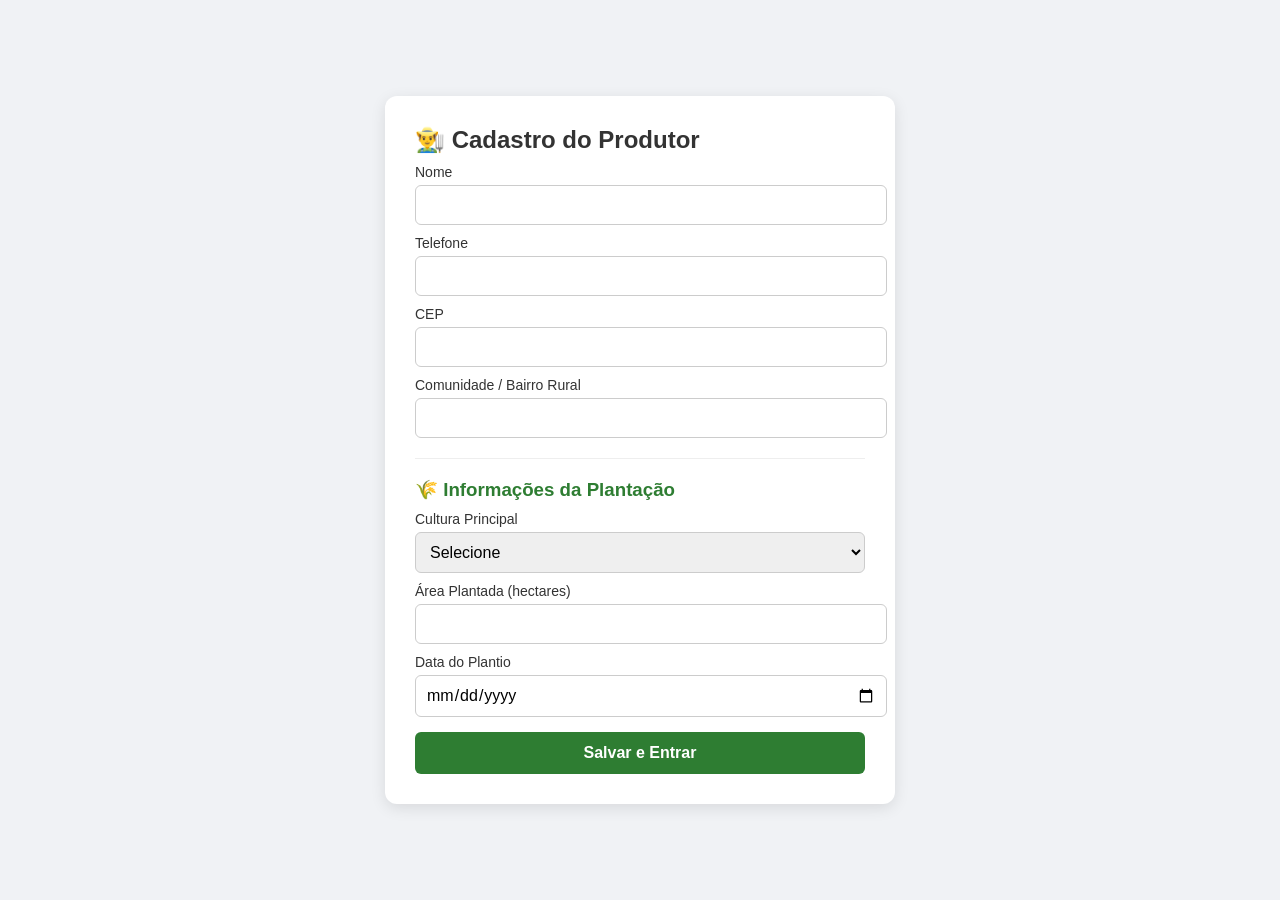
==== cadastro.html @ 3439fc24 "2.5" ====
<!DOCTYPE html>
<html lang="pt-BR">
<head>
    <meta charset="UTF-8">
    <meta name="viewport" content="width=device-width, initial-scale=1.0">
    <title>AgroViva - Cadastro</title>
    <link rel="stylesheet" href="style.css">
</head>
<body>

    <section id="tela-login" class="screen active">
        <div class="login-box">
            <h2>👨‍🌾 Cadastro do Produtor</h2>

            <div class="form-cadastro">
                <span class="label-form">Nome</span>
                <input type="text" id="reg-nome" class="input">

                <span class="label-form">Telefone</span>
                <input type="tel" id="reg-fone" class="input">

                <span class="label-form">CEP</span>
                <input type="text" id="reg-cep" class="input">

                <span class="label-form">Comunidade / Bairro Rural</span>
                <input type="text" id="reg-bairro" class="input">

                <hr>

                <h3>🌾 Informações da Plantação</h3>

                <span class="label-form">Cultura Principal</span>
                <select id="reg-cultura" class="input">
                    <option value="">Selecione</option>
                    <option>Milho</option>
                    <option>Soja</option>
                    <option>Feijão</option>
                    <option>Tomate</option>
                    <option>Alface</option>
                    <option>Mandioca</option>
                    <option>Batata</option>
                    <option>Hortaliças</option>
                </select>

                <span class="label-form">Área Plantada (hectares)</span>
                <input type="number" id="reg-area" class="input">

                <span class="label-form">Data do Plantio</span>
                <input type="date" id="reg-plantio" class="input">

                <button class="btn-login" onclick="salvarCadastroEEntrar()">
                    Salvar e Entrar
                </button>
            </div>
        </div>
    </section>

    <script src="script.js"></script>
</body>
</html>
---- style.css ----
/* ==========================================================================
   VARIÁVEIS E CONFIGURAÇÕES GERAIS
   ========================================================================== */
:root {
    --verde: #2E7D32;
    --verde-escuro: #1B5E20;
    --amarelo: #FBC02D;
    --cinza-claro: #f8f8f8;
}

* {
    margin: 0;
    padding: 0;
    box-box-sizing: border-box;
    font-family: 'Segoe UI', Tahoma, Geneva, Verdana, sans-serif;
}

body {
    background-color: #f0f2f5;
    color: #333;
}

/* Estrutura de Telas */
.screen {
    display: none;
    min-height: 100vh;
}

.screen.active {
    display: flex;
}

/* Splash / Welcome */
.splash {
    margin: auto;
    text-align: center;
    padding: 20px;
}

.logo { font-size: 80px; margin-bottom: 10px; }
.titulo { font-size: 36px; font-weight: bold; color: var(--verde); margin-bottom: 10px; }

/* Cadastro / Login Box */
.login-box {
    margin: auto;
    background: white;
    padding: 30px;
    border-radius: 12px;
    box-shadow: 0 4px 15px rgba(0,0,0,0.1);
    width: 100%;
    max-width: 450px;
}

.form-cadastro h3 { margin: 15px 0 10px 0; color: var(--verde); }
.label-form { display: block; margin-top: 10px; font-weight: 6px; font-size: 14px; }
.input { width: 100%; padding: 10px; margin-top: 5px; border: 1px solid #ccc; border-radius: 6px; font-size: 16px; }
hr { margin: 20px 0; border: 0; border-top: 1px solid #eee; }

/* Botões */
.btn, .btn-login {
    background: var(--verde);
    color: white;
    border: none;
    padding: 12px 20px;
    font-size: 16px;
    border-radius: 6px;
    cursor: pointer;
    width: 100%;
    margin-top: 15px;
    font-weight: bold;
    transition: background 0.3s;
}

.btn:hover, .btn-login:hover { background: var(--verde-escuro); }

/* Layout Dashboard */
#tela-dashboard {
    display: none; /* Controlado pela classe .active */
    width: 100%;
}

#tela-dashboard.active {
    display: flex;
}

.sidebar {
    width: 260px;
    background: var(--verde-escuro);
    color: white;
    padding: 20px;
    display: flex;
    flex-direction: column;
}

.logo-menu { font-size: 22px; font-weight: bold; margin-bottom: 30px; }
.menu button {
    width: 100%;
    background: none;
    border: none;
    color: #fff;
    padding: 12px;
    text-align: left;
    font-size: 16px;
    cursor: pointer;
    border-radius: 6px;
    margin-bottom: 5px;
    transition: 0.2s;
}
.menu button:hover, .menu button.active { background: var(--verde); }

.main { flex: 1; padding: 30px; overflow-y: auto; }
.topo { margin-bottom: 30px; }
.modulo-conteudo { display: none; }
.modulo-conteudo.active { display: block; }

/* ==========================================================================
   CARDS DO DASHBOARD
   ========================================================================== */
.card-status {
    background: var(--cinza-claro);
    border-left: 6px solid var(--verde);
    padding: 20px;
    margin-bottom: 20px;
    border-radius: 10px;
    box-shadow: 0 3px 8px rgba(0,0,0,0.08);
}

.card-status h3 { color: var(--verde); margin-bottom: 10px; }
.card-status p { font-size: 18px; margin: 8px 0; }

/* ==========================================================================
   INFORMAÇÕES E BOTÕES DA LAVOURA
   ========================================================================== */
#aba-lavoura p {
    font-size: 18px;
    margin-bottom: 12px;
    padding: 12px;
    background: #f9f9f9;
    border-radius: 8px;
}
#aba-lavoura strong { color: var(--verde-escuro); }
#aba-lavoura .btn { width: auto; margin-right: 10px; display: inline-block; }

/* ==========================================================================
   SAÚDE DA LAVOURA & IMAGEM
   ========================================================================== */
#lbl-saude-grande { font-size: 50px; color: var(--verde); margin-bottom: 10px; }
#txt-status-saude { font-size: 18px; color: #555; }

.img-preview {
    display: none;
    width: 100%;
    max-width: 500px;
    border-radius: 10px;
    margin: 15px 0;
}

.resultado-analise {
    display: block;
    background: #fff8e1;
    border-left: 6px solid var(--amarelo);
    padding: 15px;
    border-radius: 8px;
    margin-top: 15px;
}

/* ==========================================================================
   CHAT IA
   ========================================================================== */
.chat-container { border: 2px solid #ddd; border-radius: 12px; overflow: hidden; background: white; margin-top: 15px; }
.chat-messages { height: 350px; overflow-y: auto; padding: 15px; }
.msg { padding: 12px 15px; margin-bottom: 10px; border-radius: 12px; max-width: 85%; font-size: 16px; }
.msg.user { background: #d9ebff; margin-left: auto; }
.msg.ia { background: #e2f0d9; border-left: 5px solid var(--verde); }
.chat-input-area { display: flex; gap: 10px; padding: 10px; background: #f0f0f0; }
.chat-input-area .input { margin-top: 0; flex: 1; }
.chat-input-area button { width: auto; margin-top: 0; }

/* Lista de Itens (Missões e Diário) */
.lista-itens { list-style: none; margin-top: 15px; }
.lista-itens li { padding: 15px; margin-bottom: 10px; background: white; border-radius: 6px; box-shadow: 0 2px 4px rgba(0,0,0,0.05); }
#lista-atividades-home li { border-left: 5px solid var(--verde); }
#lista-missoes-campo li { background: #fafafa; border-left: 5px solid var(--amarelo); }

/* ==========================================================================
   RESPONSIVIDADE (MOBILE)
   ========================================================================== */
@media (max-width: 768px) {
    #tela-dashboard.active { flex-direction: column; }
    .sidebar { width: 100%; padding: 15px; }
    .main { padding: 15px; }
    #aba-lavoura .btn { width: 100%; margin-right: 0; }
    #lbl-saude-grande { font-size: 40px; }
    .chat-messages { height: 250px; }
}
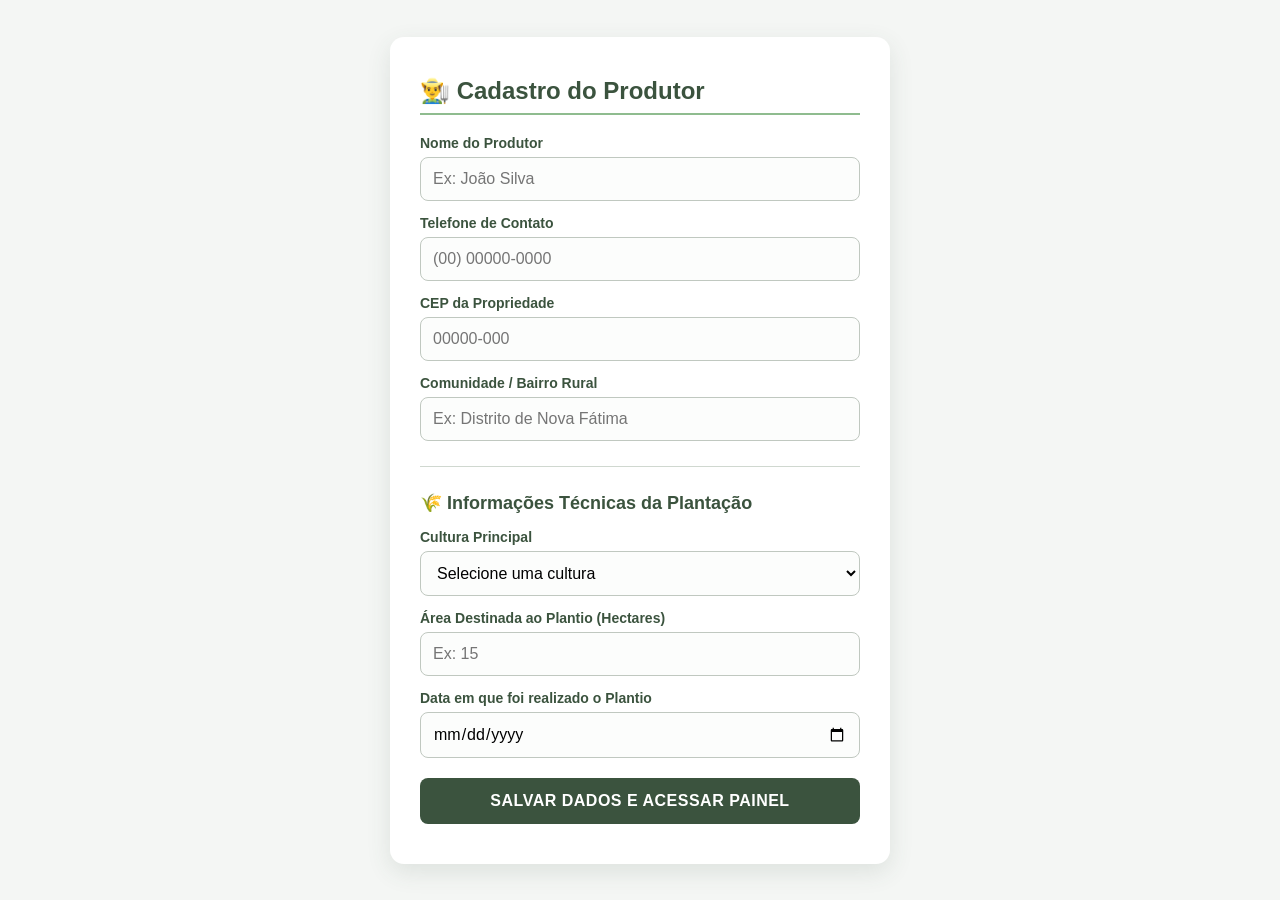
==== commit c532ba40: "2.5" ====
--- a/cadastro.html
+++ b/cadastro.html
@@ -3,53 +3,51 @@
 <head>
     <meta charset="UTF-8">
     <meta name="viewport" content="width=device-width, initial-scale=1.0">
-    <title>AgroViva - Cadastro</title>
+    <title>AgroViva - Cadastro do Produtor</title>
     <link rel="stylesheet" href="style.css">
 </head>
 <body>
 
-    <section id="tela-login" class="screen active">
+    <section id="tela-cadastro" class="screen active">
         <div class="login-box">
             <h2>👨‍🌾 Cadastro do Produtor</h2>
 
             <div class="form-cadastro">
-                <span class="label-form">Nome</span>
-                <input type="text" id="reg-nome" class="input">
+                <span class="label-form">Nome do Produtor</span>
+                <input type="text" id="reg-nome" class="input" placeholder="Ex: João Silva">
 
-                <span class="label-form">Telefone</span>
-                <input type="tel" id="reg-fone" class="input">
+                <span class="label-form">Telefone de Contato</span>
+                <input type="tel" id="reg-fone" class="input" placeholder="(00) 00000-0000">
 
-                <span class="label-form">CEP</span>
-                <input type="text" id="reg-cep" class="input">
+                <span class="label-form">CEP da Propriedade</span>
+                <input type="text" id="reg-cep" class="input" placeholder="00000-000">
 
                 <span class="label-form">Comunidade / Bairro Rural</span>
-                <input type="text" id="reg-bairro" class="input">
+                <input type="text" id="reg-bairro" class="input" placeholder="Ex: Distrito de Nova Fátima">
 
                 <hr>
 
-                <h3>🌾 Informações da Plantação</h3>
+                <h3>🌾 Informações Técnicas da Plantação</h3>
 
                 <span class="label-form">Cultura Principal</span>
                 <select id="reg-cultura" class="input">
-                    <option value="">Selecione</option>
-                    <option>Milho</option>
-                    <option>Soja</option>
-                    <option>Feijão</option>
-                    <option>Tomate</option>
-                    <option>Alface</option>
-                    <option>Mandioca</option>
-                    <option>Batata</option>
-                    <option>Hortaliças</option>
+                    <option value="">Selecione uma cultura</option>
+                    <option value="Milho">Milho</option>
+                    <option value="Soja">Soja</option>
+                    <option value="Feijão">Feijão</option>
+                    <option value="Tomate">Tomate</option>
+                    <option value="Alface">Alface</option>
+                    <option value="Mandioca">Mandioca</option>
                 </select>
 
-                <span class="label-form">Área Plantada (hectares)</span>
-                <input type="number" id="reg-area" class="input">
+                <span class="label-form">Área Destinada ao Plantio (Hectares)</span>
+                <input type="number" id="reg-area" class="input" placeholder="Ex: 15">
 
-                <span class="label-form">Data do Plantio</span>
+                <span class="label-form">Data em que foi realizado o Plantio</span>
                 <input type="date" id="reg-plantio" class="input">
 
                 <button class="btn-login" onclick="salvarCadastroEEntrar()">
-                    Salvar e Entrar
+                    Salvar Dados e Acessar Painel
                 </button>
             </div>
         </div>
--- a/style.css
+++ b/style.css
@@ -1,29 +1,34 @@
 /* ==========================================================================
-   VARIÁVEIS E CONFIGURAÇÕES GERAIS
+   PALETA DE CORES AGROVIVA (VERDE MILITAR E VERDE CLARO)
    ========================================================================== */
 :root {
-    --verde: #2E7D32;
-    --verde-escuro: #1B5E20;
-    --amarelo: #FBC02D;
-    --cinza-claro: #f8f8f8;
+    --verde-militar: #3B533E;       /* Verde escuro base militar */
+    --verde-militar-escuro: #2C3E2E;/* Tom mais fechado para cabeçalhos e hover */
+    --verde-claro: #8FBC8F;         /* Verde claro acentuado (DarkSeaGreen) */
+    --verde-claro-suave: #E8F0E9;   /* Fundo tonalizado muito leve para blocos */
+    --amarelo-alerta: #D4A373;      /* Tom terroso/amarelado para alertas e missões */
+    --cinza-fundo: #F4F6F4;         /* Fundo geral da aplicação */
+    --branco: #FFFFFF;
+    --texto-escuro: #2A342B;
 }
 
 * {
     margin: 0;
     padding: 0;
-    box-box-sizing: border-box;
+    box-sizing: border-box;
     font-family: 'Segoe UI', Tahoma, Geneva, Verdana, sans-serif;
 }
 
 body {
-    background-color: #f0f2f5;
-    color: #333;
+    background-color: var(--cinza-fundo);
+    color: var(--texto-escuro);
 }
 
 /* Estrutura de Telas */
 .screen {
     display: none;
     min-height: 100vh;
+    width: 100%;
 }
 
 .screen.active {
@@ -34,48 +39,109 @@
 .splash {
     margin: auto;
     text-align: center;
-    padding: 20px;
-}
-
-.logo { font-size: 80px; margin-bottom: 10px; }
-.titulo { font-size: 36px; font-weight: bold; color: var(--verde); margin-bottom: 10px; }
+    padding: 30px;
+    background: var(--branco);
+    border-radius: 16px;
+    box-shadow: 0 10px 30px rgba(59, 83, 62, 0.1);
+    max-width: 500px;
+    width: 90%;
+}
+
+.logo { 
+    font-size: 80px; 
+    margin-bottom: 15px; 
+}
+
+.titulo { 
+    font-size: 38px; 
+    font-weight: bold; 
+    color: var(--verde-militar); 
+    margin-bottom: 15px; 
+}
 
 /* Cadastro / Login Box */
 .login-box {
     margin: auto;
-    background: white;
-    padding: 30px;
-    border-radius: 12px;
-    box-shadow: 0 4px 15px rgba(0,0,0,0.1);
-    width: 100%;
-    max-width: 450px;
-}
-
-.form-cadastro h3 { margin: 15px 0 10px 0; color: var(--verde); }
-.label-form { display: block; margin-top: 10px; font-weight: 6px; font-size: 14px; }
-.input { width: 100%; padding: 10px; margin-top: 5px; border: 1px solid #ccc; border-radius: 6px; font-size: 16px; }
-hr { margin: 20px 0; border: 0; border-top: 1px solid #eee; }
+    background: var(--branco);
+    padding: 40px 30px;
+    border-radius: 14px;
+    box-shadow: 0 8px 24px rgba(59, 83, 62, 0.12);
+    width: 100%;
+    max-width: 500px;
+}
+
+.login-box h2 {
+    color: var(--verde-militar);
+    margin-bottom: 20px;
+    font-size: 24px;
+    border-bottom: 2px solid var(--verde-claro);
+    padding-bottom: 8px;
+}
+
+.form-cadastro h3 { 
+    margin: 25px 0 15px 0; 
+    color: var(--verde-militar); 
+    font-size: 18px;
+}
+
+.label-form { 
+    display: block; 
+    margin-top: 14px; 
+    font-weight: 600; 
+    font-size: 14px; 
+    color: var(--verde-militar);
+}
+
+.input { 
+    width: 100%; 
+    padding: 12px; 
+    margin-top: 6px; 
+    border: 1px solid #C0C8C0; 
+    border-radius: 8px; 
+    font-size: 16px; 
+    background-color: #FCFDFC;
+    transition: border-color 0.3s;
+}
+
+.input:focus {
+    outline: none;
+    border-color: var(--verde-militar);
+}
+
+hr { 
+    margin: 25px 0; 
+    border: 0; 
+    border-top: 1px solid #D0D8D0; 
+}
 
 /* Botões */
 .btn, .btn-login {
-    background: var(--verde);
-    color: white;
+    background: var(--verde-militar);
+    color: var(--branco);
     border: none;
-    padding: 12px 20px;
+    padding: 14px 24px;
     font-size: 16px;
-    border-radius: 6px;
+    border-radius: 8px;
     cursor: pointer;
     width: 100%;
-    margin-top: 15px;
+    margin-top: 20px;
     font-weight: bold;
-    transition: background 0.3s;
-}
-
-.btn:hover, .btn-login:hover { background: var(--verde-escuro); }
+    transition: background 0.3s, transform 0.1s;
+    text-transform: uppercase;
+    letter-spacing: 0.5px;
+}
+
+.btn:hover, .btn-login:hover { 
+    background: var(--verde-militar-escuro); 
+}
+
+.btn:active, .btn-login:active {
+    transform: scale(0.99);
+}
 
 /* Layout Dashboard */
 #tela-dashboard {
-    display: none; /* Controlado pela classe .active */
+    display: none; 
     width: 100%;
 }
 
@@ -84,112 +150,335 @@
 }
 
 .sidebar {
-    width: 260px;
-    background: var(--verde-escuro);
-    color: white;
-    padding: 20px;
+    width: 280px;
+    background: var(--verde-militar);
+    color: var(--branco);
+    padding: 30px 20px;
     display: flex;
     flex-direction: column;
-}
-
-.logo-menu { font-size: 22px; font-weight: bold; margin-bottom: 30px; }
+    box-shadow: 4px 0 15px rgba(0,0,0,0.05);
+}
+
+.logo-menu { 
+    font-size: 26px; 
+    font-weight: bold; 
+    margin-bottom: 35px; 
+    text-align: center;
+    border-bottom: 1px solid rgba(255,255,255,0.1);
+    padding-bottom: 15px;
+}
+
 .menu button {
     width: 100%;
     background: none;
     border: none;
-    color: #fff;
-    padding: 12px;
+    color: rgba(255, 255, 255, 0.85);
+    padding: 14px 16px;
     text-align: left;
     font-size: 16px;
     cursor: pointer;
-    border-radius: 6px;
-    margin-bottom: 5px;
-    transition: 0.2s;
-}
-.menu button:hover, .menu button.active { background: var(--verde); }
-
-.main { flex: 1; padding: 30px; overflow-y: auto; }
-.topo { margin-bottom: 30px; }
-.modulo-conteudo { display: none; }
-.modulo-conteudo.active { display: block; }
-
-/* ==========================================================================
-   CARDS DO DASHBOARD
+    border-radius: 8px;
+    margin-bottom: 8px;
+    transition: all 0.3s;
+    display: flex;
+    align-items: center;
+}
+
+.menu button:hover { 
+    background: rgba(255, 255, 255, 0.1); 
+    color: var(--branco);
+    padding-left: 20px;
+}
+
+.menu button.active { 
+    background: var(--verde-claro); 
+    color: var(--verde-militar-escuro);
+    font-weight: bold;
+}
+
+.main { 
+    flex: 1; 
+    padding: 40px; 
+    overflow-y: auto; 
+    max-height: 100vh;
+}
+
+.topo { 
+    margin-bottom: 35px; 
+    border-bottom: 2px solid var(--verde-claro-suave);
+    padding-bottom: 15px;
+}
+
+.topo h1 {
+    color: var(--verde-militar);
+    font-size: 28px;
+}
+
+.topo p {
+    color: #606860;
+    margin-top: 5px;
+}
+
+.modulo-conteudo { 
+    display: none; 
+    animation: fadeIn 0.4s ease-in-out;
+}
+
+.modulo-conteudo.active { 
+    display: block; 
+}
+
+@keyframes fadeIn {
+    from { opacity: 0; transform: translateY(8px); }
+    to { opacity: 1; transform: translateY(0); }
+}
+
+/* ==========================================================================
+   CARDS E BLOCOS DO DASHBOARD
    ========================================================================== */
 .card-status {
-    background: var(--cinza-claro);
-    border-left: 6px solid var(--verde);
-    padding: 20px;
-    margin-bottom: 20px;
+    background: var(--branco);
+    border-left: 6px solid var(--verde-militar);
+    padding: 24px;
+    margin-bottom: 25px;
     border-radius: 10px;
-    box-shadow: 0 3px 8px rgba(0,0,0,0.08);
-}
-
-.card-status h3 { color: var(--verde); margin-bottom: 10px; }
-.card-status p { font-size: 18px; margin: 8px 0; }
-
-/* ==========================================================================
-   INFORMAÇÕES E BOTÕES DA LAVOURA
-   ========================================================================== */
+    box-shadow: 0 4px 12px rgba(0,0,0,0.04);
+}
+
+.card-status h3 { 
+    color: var(--verde-militar); 
+    margin-bottom: 12px; 
+    font-size: 18px;
+}
+
+.card-status p { 
+    font-size: 18px; 
+    margin: 8px 0; 
+}
+
+/* Informações da Lavoura */
+#aba-lavoura .grid-botoes {
+    display: flex;
+    gap: 15px;
+    flex-wrap: wrap;
+    margin-top: 25px;
+}
+
 #aba-lavoura p {
     font-size: 18px;
-    margin-bottom: 12px;
-    padding: 12px;
-    background: #f9f9f9;
+    margin-bottom: 14px;
+    padding: 16px;
+    background: var(--branco);
     border-radius: 8px;
-}
-#aba-lavoura strong { color: var(--verde-escuro); }
-#aba-lavoura .btn { width: auto; margin-right: 10px; display: inline-block; }
+    box-shadow: 0 2px 6px rgba(0,0,0,0.02);
+    border: 1px solid #E0E6E0;
+}
+
+#aba-lavoura strong { 
+    color: var(--verde-militar); 
+}
+
+#aba-lavoura .btn { 
+    width: auto; 
+    margin-top: 0;
+    background: var(--verde-militar);
+}
+#aba-lavoura .btn:hover {
+    background: var(--verde-militar-escuro);
+}
 
 /* ==========================================================================
    SAÚDE DA LAVOURA & IMAGEM
    ========================================================================== */
-#lbl-saude-grande { font-size: 50px; color: var(--verde); margin-bottom: 10px; }
-#txt-status-saude { font-size: 18px; color: #555; }
+#lbl-saude-grande { 
+    font-size: 54px; 
+    color: var(--verde-militar); 
+    margin-bottom: 8px; 
+    font-weight: bold;
+}
+
+#txt-status-saude { 
+    font-size: 18px; 
+    color: #505850; 
+}
+
+.btn-upload {
+    display: inline-block;
+    background: var(--verde-claro);
+    color: var(--verde-militar-escuro);
+    padding: 12px 20px;
+    border-radius: 8px;
+    cursor: pointer;
+    font-weight: bold;
+    margin-top: 15px;
+    transition: background 0.3s;
+}
+
+.btn-upload:hover {
+    background: #7DA87D;
+}
 
 .img-preview {
     display: none;
     width: 100%;
-    max-width: 500px;
-    border-radius: 10px;
-    margin: 15px 0;
+    max-width: 480px;
+    border-radius: 12px;
+    margin: 20px 0;
+    box-shadow: 0 6px 16px rgba(0,0,0,0.1);
+    border: 3px solid var(--verde-claro);
 }
 
 .resultado-analise {
-    display: block;
-    background: #fff8e1;
-    border-left: 6px solid var(--amarelo);
-    padding: 15px;
+    display: none;
+    background: var(--verde-claro-suave);
+    border-left: 6px solid var(--verde-militar);
+    padding: 20px;
     border-radius: 8px;
-    margin-top: 15px;
+    margin-top: 20px;
+    box-shadow: 0 3px 10px rgba(0,0,0,0.02);
+}
+
+.resultado-analise h3 {
+    color: var(--verde-militar);
+    margin-bottom: 8px;
 }
 
 /* ==========================================================================
    CHAT IA
    ========================================================================== */
-.chat-container { border: 2px solid #ddd; border-radius: 12px; overflow: hidden; background: white; margin-top: 15px; }
-.chat-messages { height: 350px; overflow-y: auto; padding: 15px; }
-.msg { padding: 12px 15px; margin-bottom: 10px; border-radius: 12px; max-width: 85%; font-size: 16px; }
-.msg.user { background: #d9ebff; margin-left: auto; }
-.msg.ia { background: #e2f0d9; border-left: 5px solid var(--verde); }
-.chat-input-area { display: flex; gap: 10px; padding: 10px; background: #f0f0f0; }
-.chat-input-area .input { margin-top: 0; flex: 1; }
-.chat-input-area button { width: auto; margin-top: 0; }
-
-/* Lista de Itens (Missões e Diário) */
-.lista-itens { list-style: none; margin-top: 15px; }
-.lista-itens li { padding: 15px; margin-bottom: 10px; background: white; border-radius: 6px; box-shadow: 0 2px 4px rgba(0,0,0,0.05); }
-#lista-atividades-home li { border-left: 5px solid var(--verde); }
-#lista-missoes-campo li { background: #fafafa; border-left: 5px solid var(--amarelo); }
+.chat-container { 
+    border: 1px solid #D0D8D0; 
+    border-radius: 14px; 
+    overflow: hidden; 
+    background: var(--branco); 
+    margin-top: 20px; 
+    box-shadow: 0 4px 15px rgba(0,0,0,0.03);
+}
+
+.chat-messages { 
+    height: 380px; 
+    overflow-y: auto; 
+    padding: 20px; 
+    background: #FDFDFD;
+}
+
+.msg { 
+    padding: 14px 18px; 
+    margin-bottom: 12px; 
+    border-radius: 14px; 
+    max-width: 80%; 
+    font-size: 16px; 
+    line-height: 1.5;
+}
+
+.msg.user { 
+    background: var(--verde-claro-suave); 
+    color: var(--verde-militar-escuro);
+    margin-left: auto; 
+    border-bottom-right-radius: 2px;
+}
+
+.msg.ia { 
+    background: #F0F4F0; 
+    border-left: 5px solid var(--verde-militar); 
+    color: var(--texto-escuro);
+    border-bottom-left-radius: 2px;
+}
+
+.chat-input-area { 
+    display: flex; 
+    gap: 12px; 
+    padding: 15px; 
+    background: var(--cinza-fundo); 
+    border-top: 1px solid #D0D8D0;
+}
+
+.chat-input-area .input { 
+    margin-top: 0; 
+    flex: 1; 
+}
+
+.chat-input-area button { 
+    width: auto; 
+    margin-top: 0; 
+    padding: 0 25px;
+}
+
+/* ==========================================================================
+   LISTA DE ITENS (MISSÕES E DIÁRIO)
+   ========================================================================== */
+.lista-itens { 
+    list-style: none; 
+    margin-top: 20px; 
+}
+
+.lista-itens li { 
+    padding: 18px; 
+    margin-bottom: 12px; 
+    background: var(--branco); 
+    border-radius: 8px; 
+    box-shadow: 0 2px 8px rgba(0,0,0,0.04); 
+    transition: transform 0.2s;
+}
+
+#lista-atividades-home li { 
+    border-left: 5px solid var(--verde-claro); 
+}
+
+#lista-missoes-campo li { 
+    border-left: 5px solid var(--amarelo-alerta); 
+}
+
+.btn-cumprir {
+    background: var(--verde-militar);
+    color: white;
+    border: none;
+    padding: 8px 16px;
+    border-radius: 6px;
+    font-weight: bold;
+    cursor: pointer;
+    transition: background 0.2s;
+    font-size: 14px;
+}
+
+.btn-cumprir:hover {
+    background: var(--verde-militar-escuro);
+}
+
+.btn-cumprir.feito {
+    background: #A0AEA0;
+    color: #F0F4F0;
+    cursor: not-allowed;
+}
 
 /* ==========================================================================
    RESPONSIVIDADE (MOBILE)
    ========================================================================== */
 @media (max-width: 768px) {
-    #tela-dashboard.active { flex-direction: column; }
-    .sidebar { width: 100%; padding: 15px; }
-    .main { padding: 15px; }
-    #aba-lavoura .btn { width: 100%; margin-right: 0; }
-    #lbl-saude-grande { font-size: 40px; }
-    .chat-messages { height: 250px; }
+    #tela-dashboard.active { 
+        flex-direction: column; 
+    }
+    .sidebar { 
+        width: 100%; 
+        padding: 20px 15px; 
+    }
+    .logo-menu {
+        margin-bottom: 15px;
+        padding-bottom: 10px;
+    }
+    .main { 
+        padding: 20px 15px; 
+    }
+    #aba-lavoura .grid-botoes {
+        flex-direction: column;
+    }
+    #aba-lavoura .btn { 
+        width: 100%; 
+    }
+    #lbl-saude-grande { 
+        font-size: 42px; 
+    }
+    .chat-messages { 
+        height: 280px; 
+    }
 }
